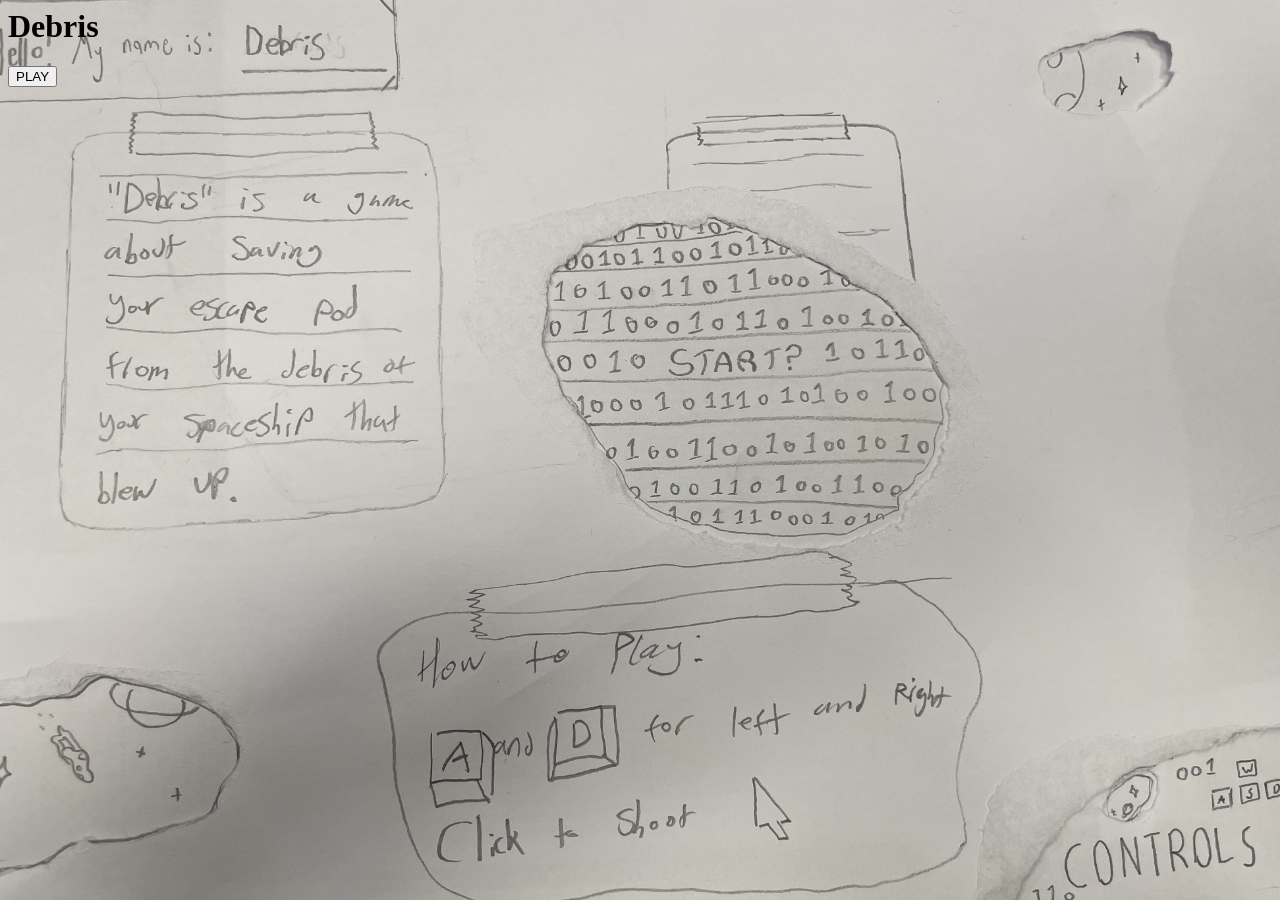
==== index.html @ c6fc90a4 "Update index.html" ====
<head>
  <title>debris</title>
  <link rel="icon" type="image/x-icon" href="favicon.ico">
  <style>
      body {
        background-image: url('IMG_3598.jpeg');
        background-size: cover;
        background-position: center;
      }
  </style>
</head>
<body>
  <h1>Debris</h1>
  <button onclick="window.location.href='game.html';">PLAY</button>
</body>
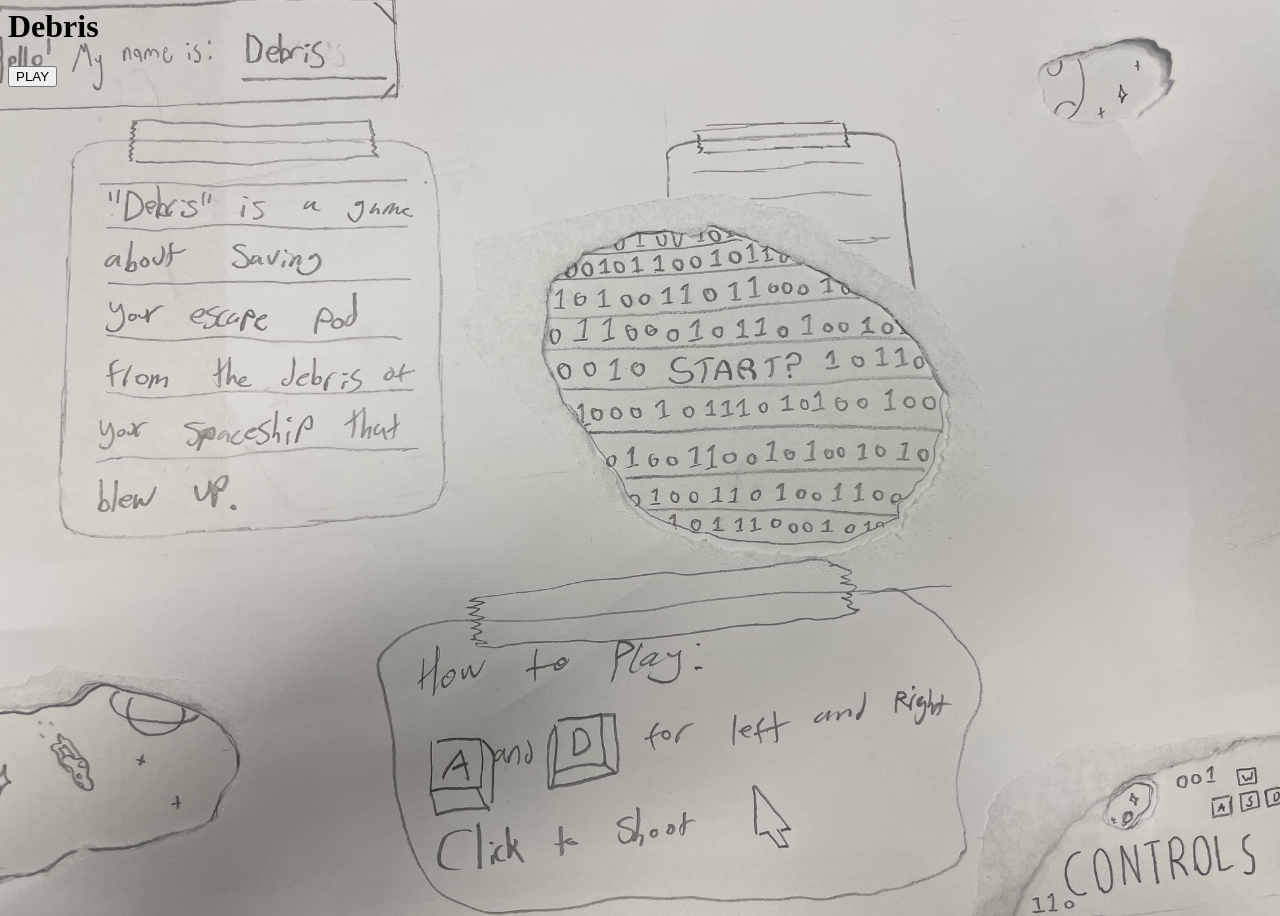
==== commit 686fefa5: "Update index.html" ====
--- a/index.html
+++ b/index.html
@@ -6,6 +6,8 @@
         background-image: url('IMG_3598.jpeg');
         background-size: cover;
         background-position: center;
+        width: 100vw;
+        height: 100vh;
       }
   </style>
 </head>
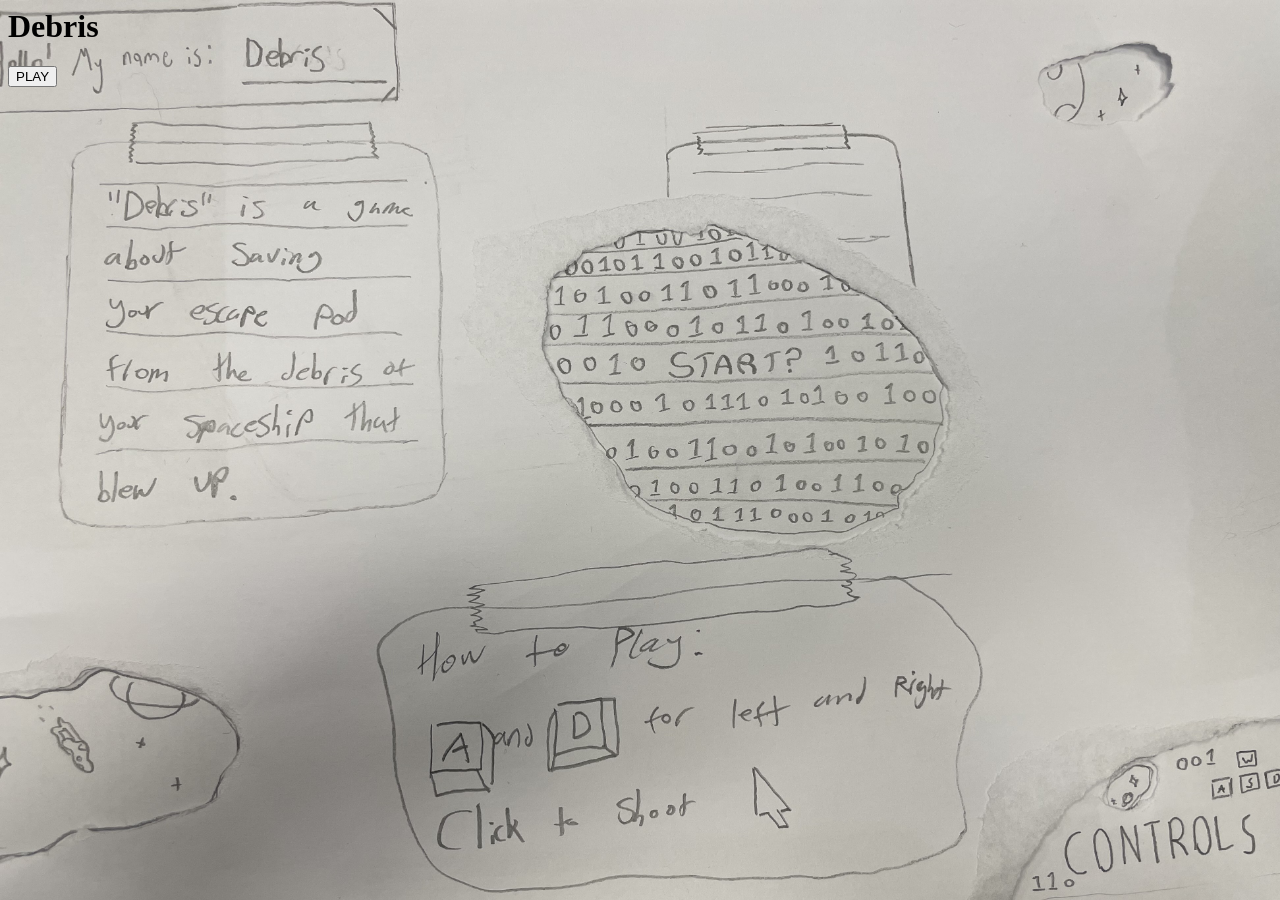
==== commit 933c282e: "Update index.html" ====
--- a/index.html
+++ b/index.html
@@ -4,10 +4,8 @@
   <style>
       body {
         background-image: url('IMG_3598.jpeg');
-        background-size: cover;
+        background-size: 100% 100%;
         background-position: center;
-        width: 100vw;
-        height: 100vh;
       }
   </style>
 </head>
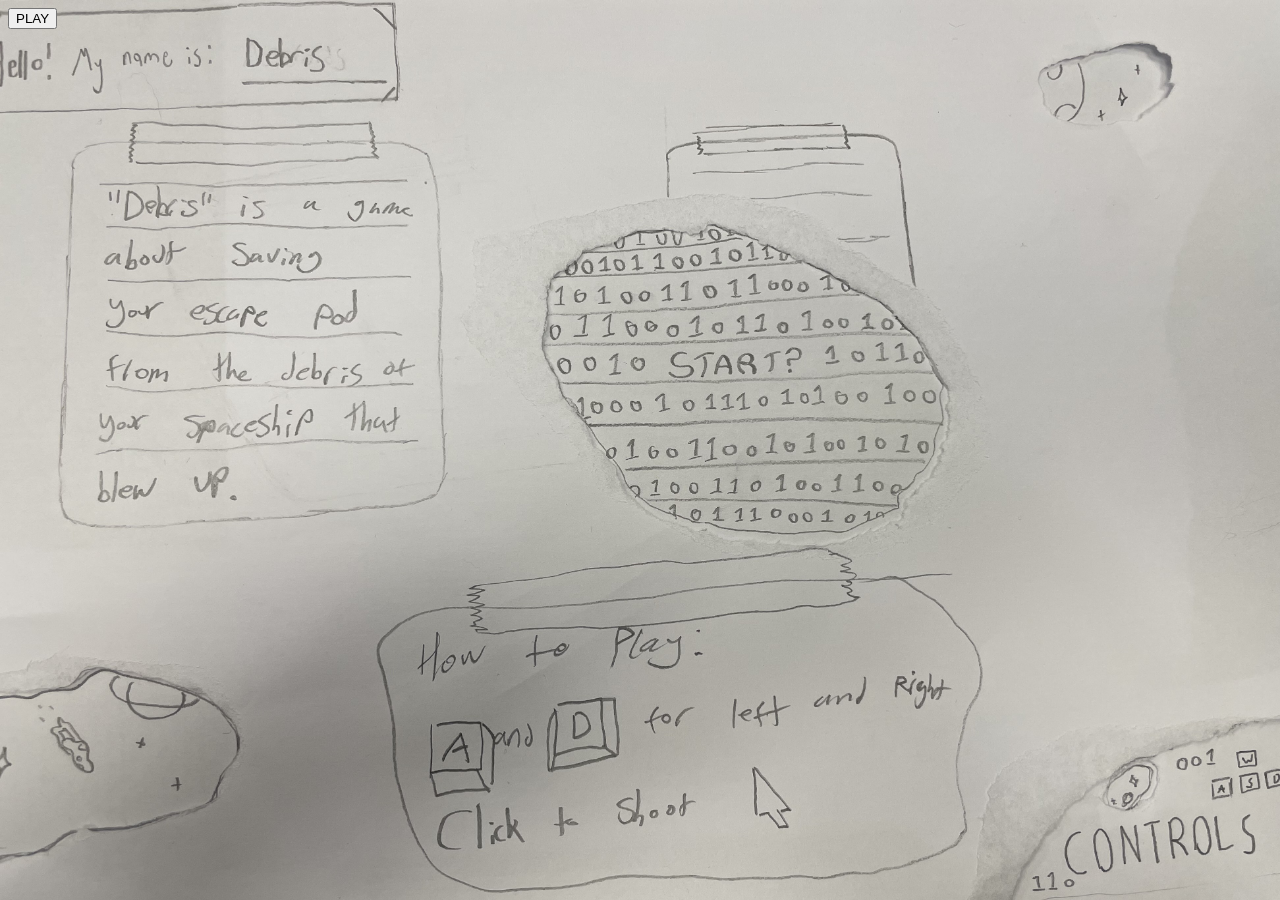
==== commit 84933226: "Update index.html" ====
--- a/index.html
+++ b/index.html
@@ -10,6 +10,5 @@
   </style>
 </head>
 <body>
-  <h1>Debris</h1>
   <button onclick="window.location.href='game.html';">PLAY</button>
 </body>
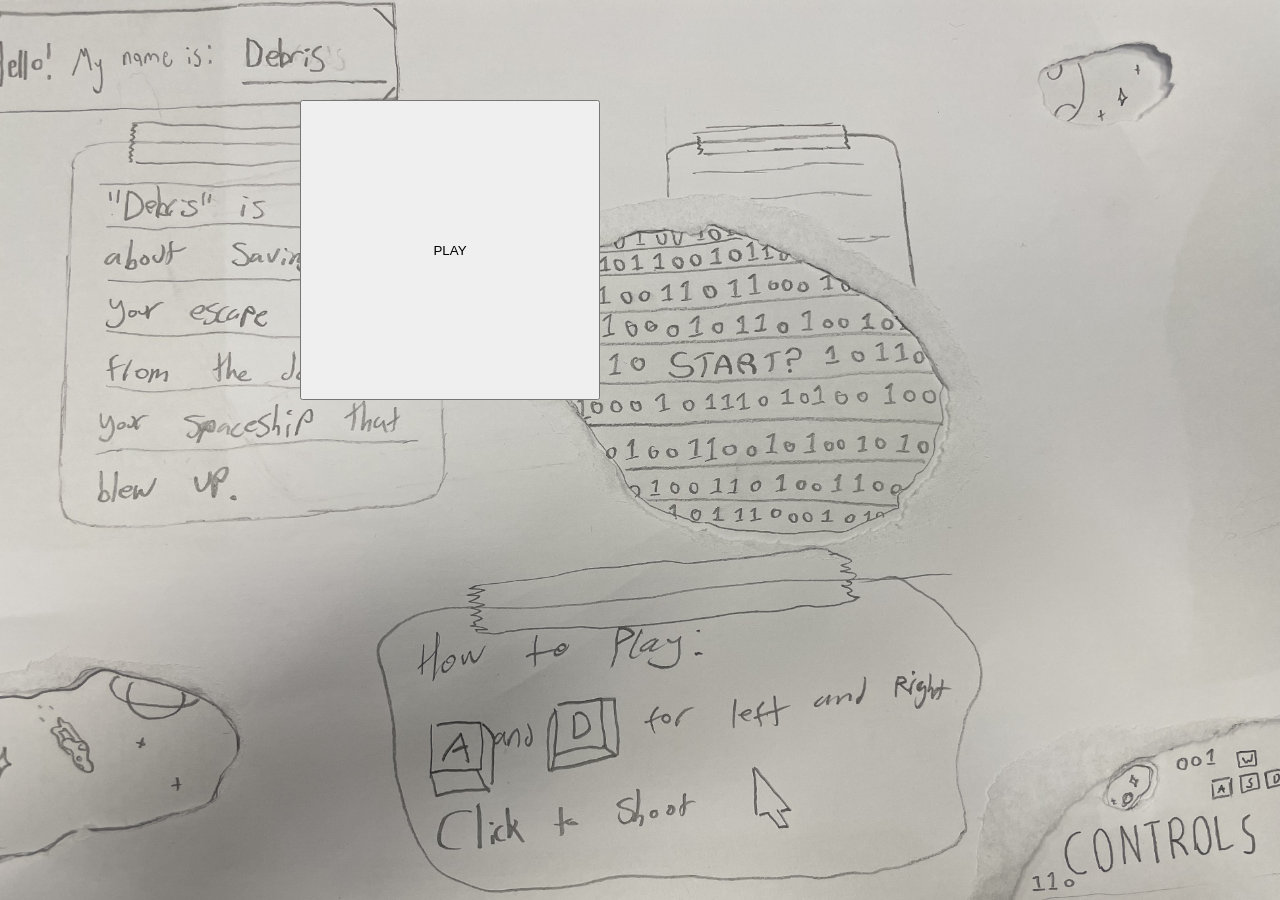
==== commit ae6edb82: "Update index.html" ====
--- a/index.html
+++ b/index.html
@@ -7,8 +7,15 @@
         background-size: 100% 100%;
         background-position: center;
       }
+      .start {
+        position:absolute;
+        left:300px;
+        top: 100px;
+        width: 300px;
+        height: 300px;
+      }
   </style>
 </head>
 <body>
-  <button onclick="window.location.href='game.html';">PLAY</button>
+  <button onclick="window.location.href='game.html';" class="start">PLAY</button>
 </body>
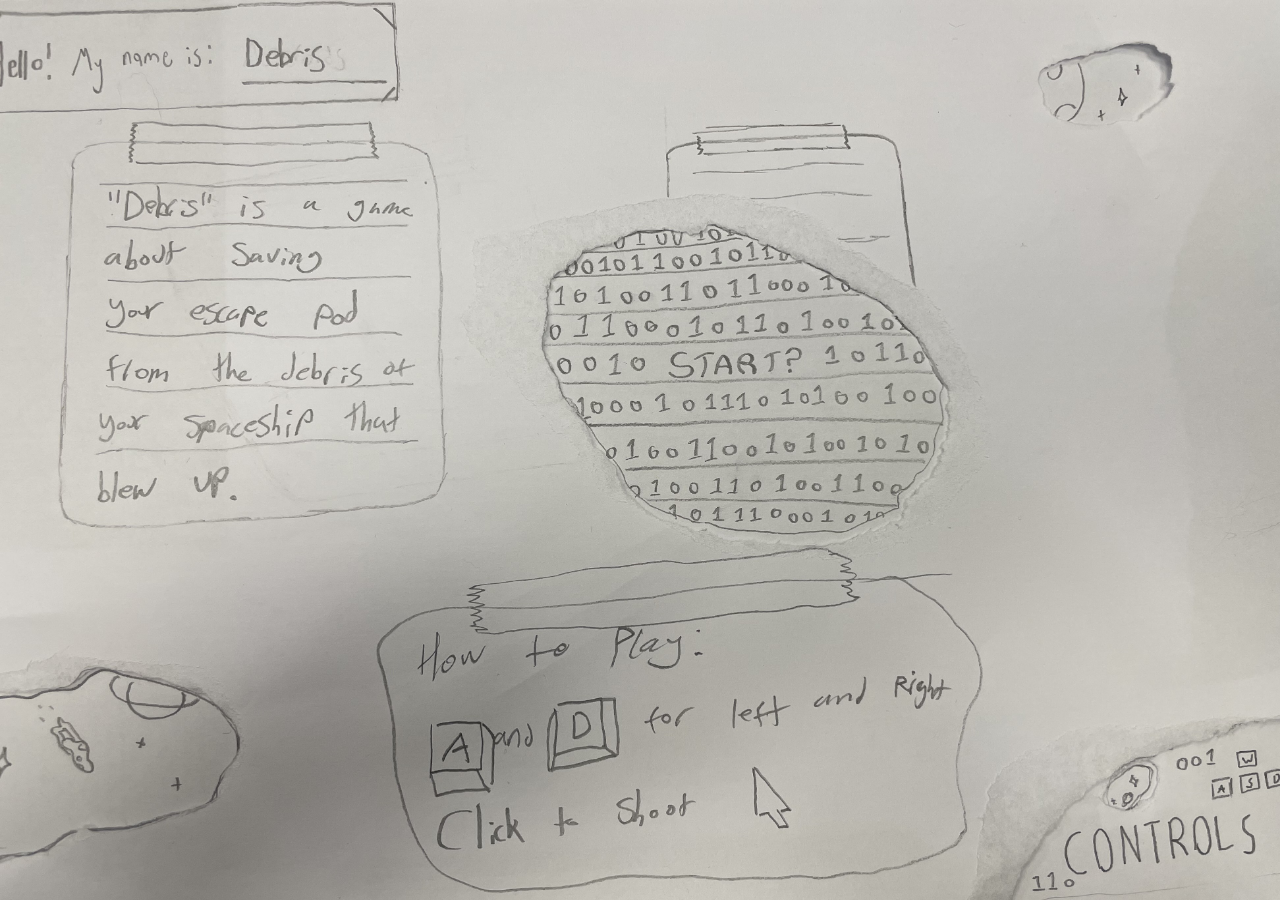
==== commit a4efefb6: "Update index.html" ====
--- a/index.html
+++ b/index.html
@@ -13,6 +13,7 @@
         top: 100px;
         width: 300px;
         height: 300px;
+        opacity: 0;
       }
   </style>
 </head>
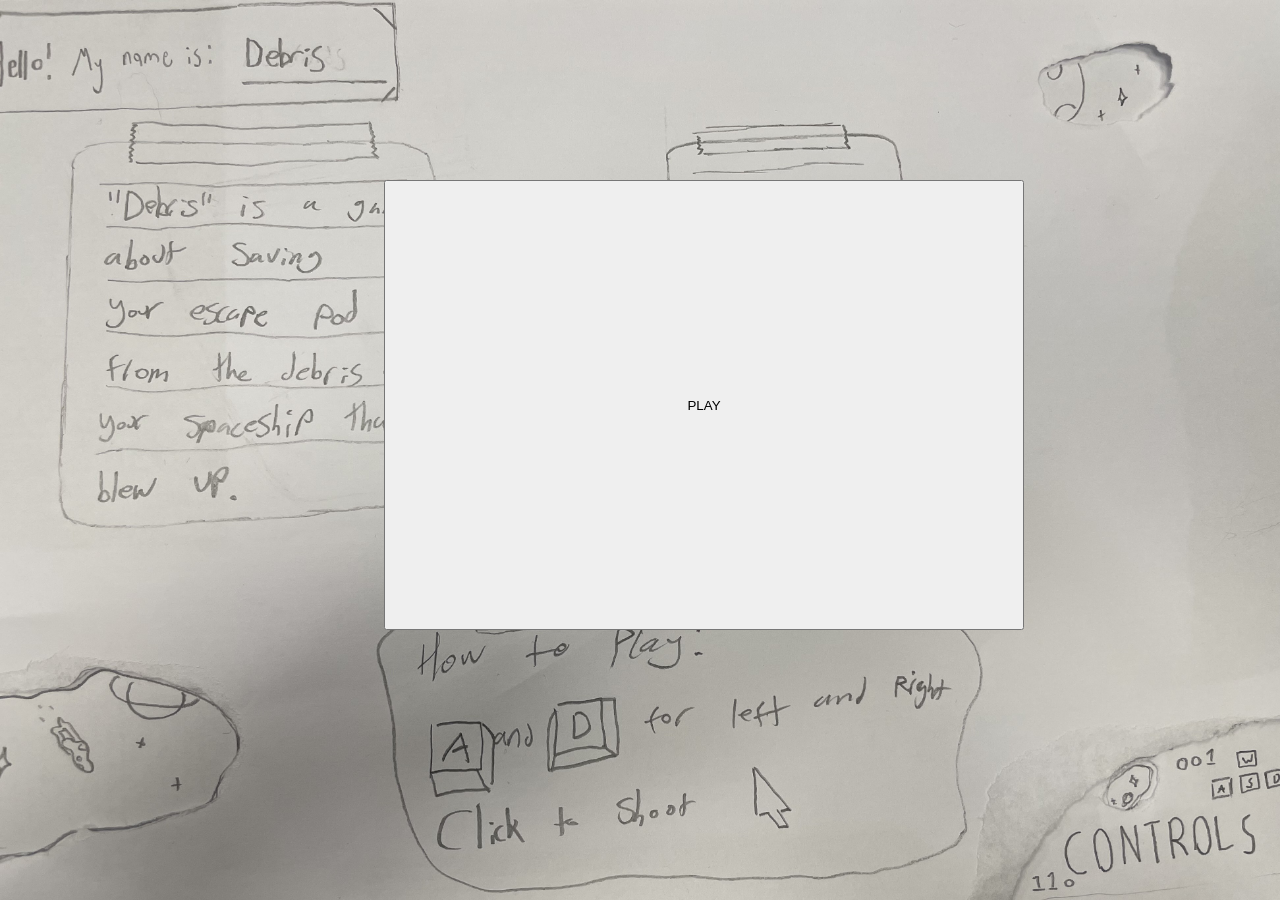
==== commit 31b1979a: "Update index.html" ====
--- a/index.html
+++ b/index.html
@@ -9,12 +9,12 @@
       }
       .start {
         position:absolute;
-        left:300px;
-        top: 100px;
-        width: 300px;
-        height: 300px;
-        opacity: 0;
+        left:30vw;
+        top: 20vh;
+        width: 50vw;
+        height: 50vh;
       }
+  
   </style>
 </head>
 <body>
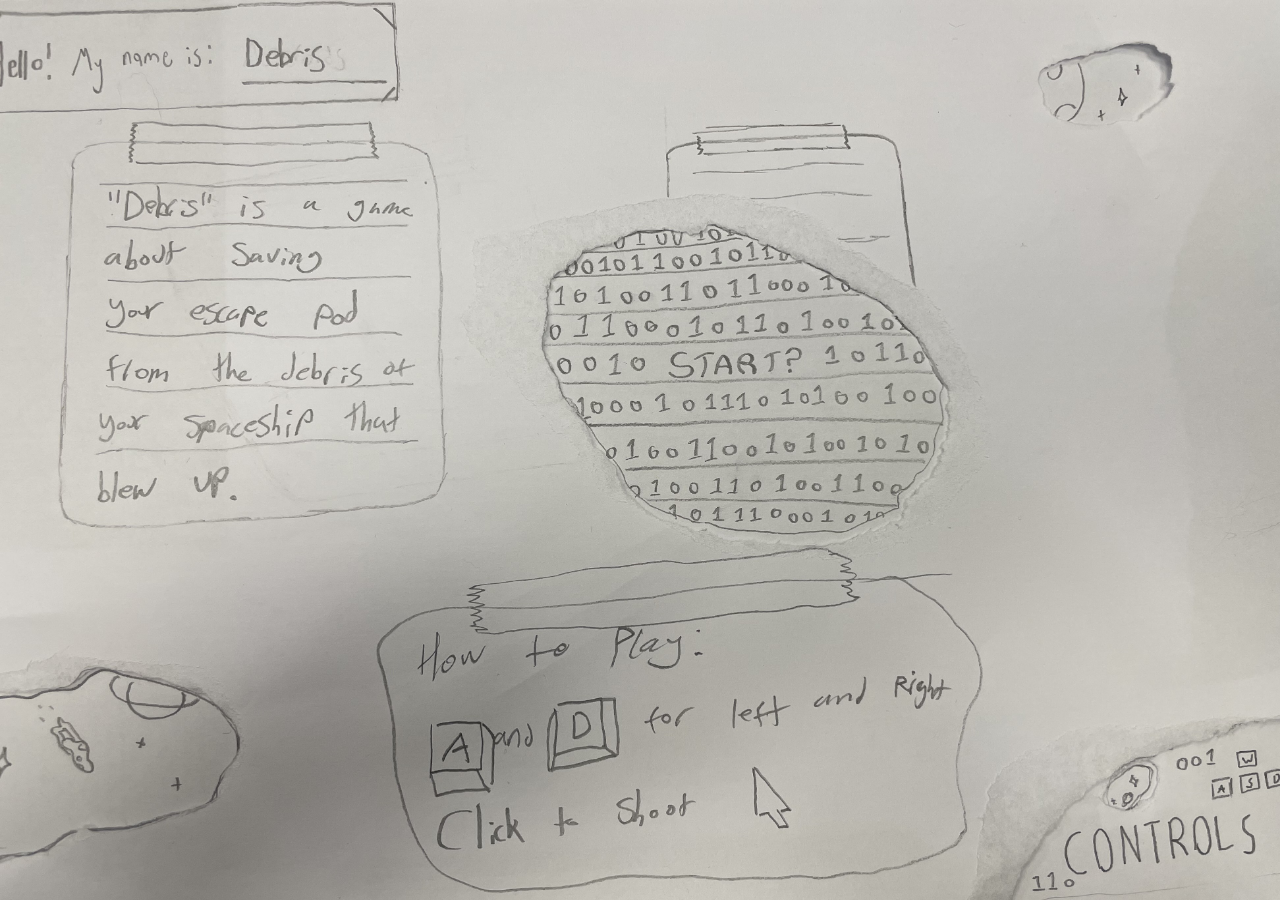
==== commit 09c889ad: "Update index.html" ====
--- a/index.html
+++ b/index.html
@@ -13,6 +13,7 @@
         top: 20vh;
         width: 50vw;
         height: 50vh;
+        opacity:0;
       }
   
   </style>
